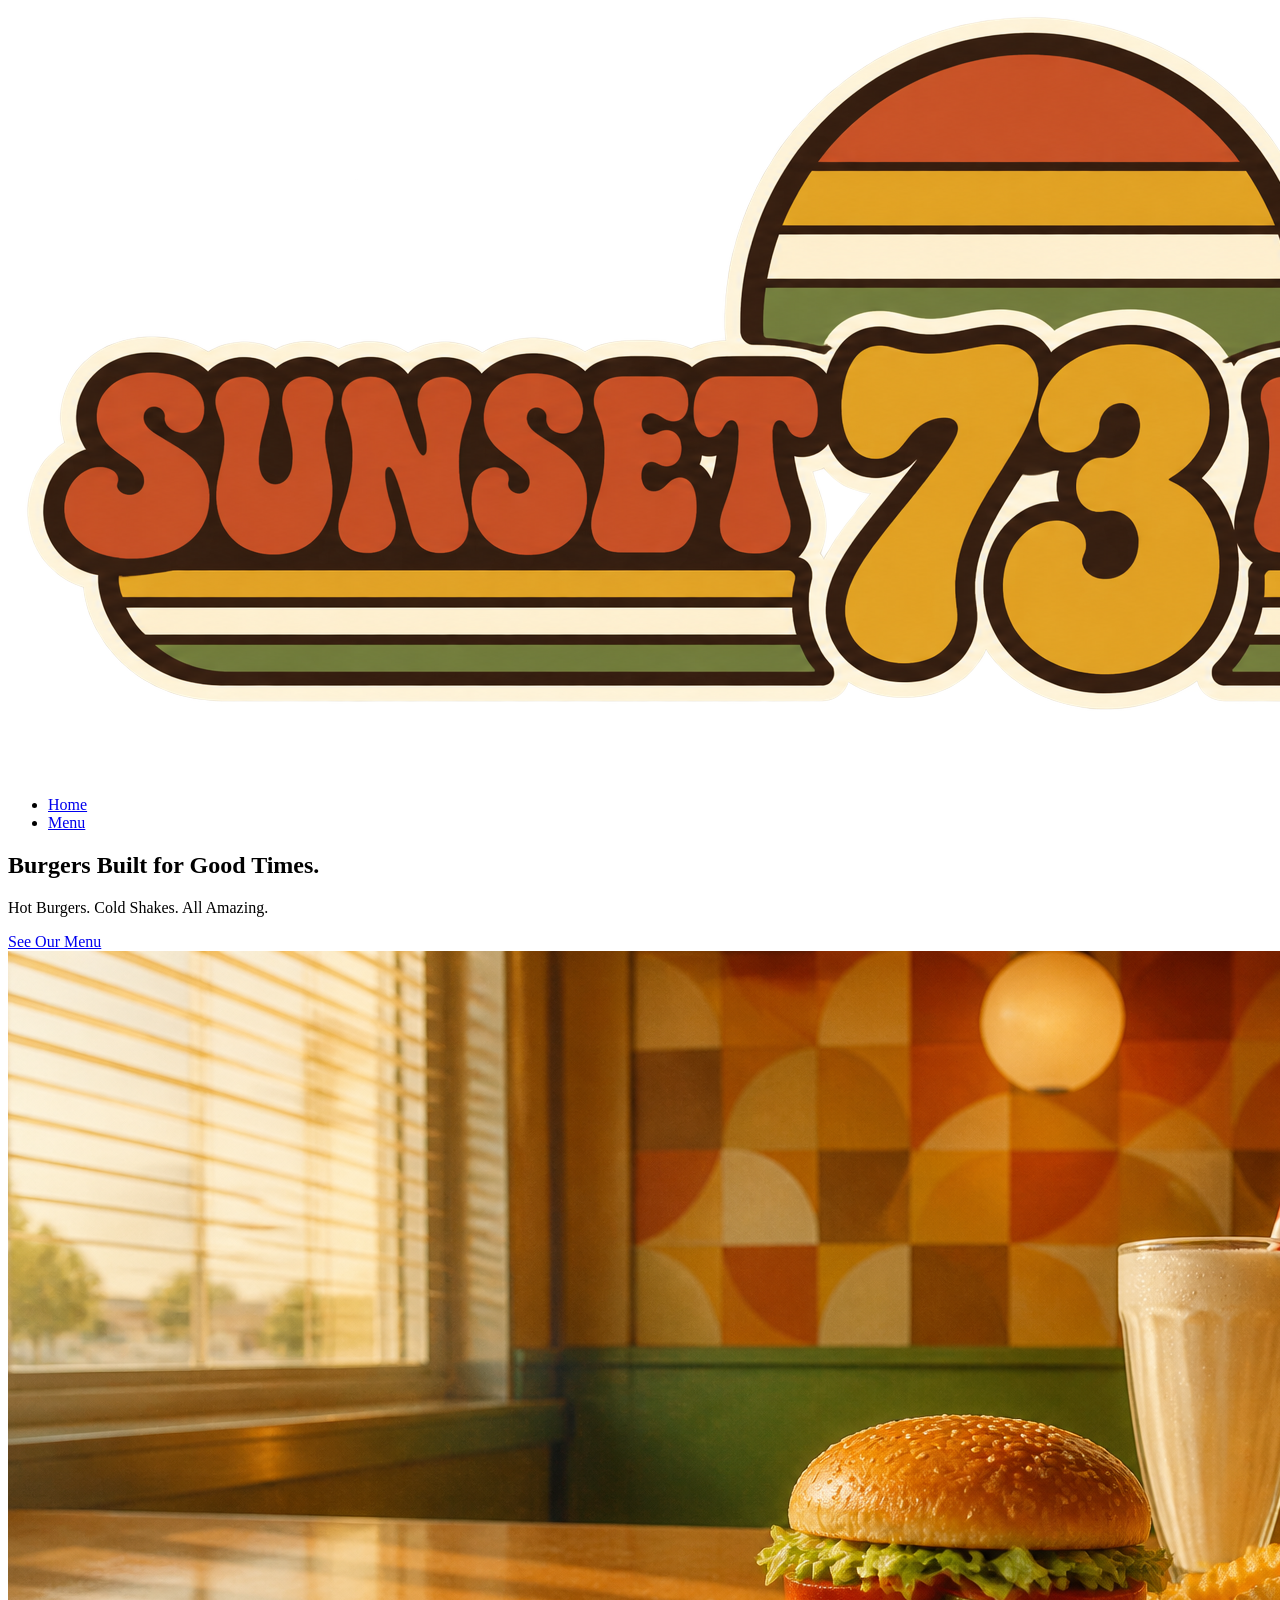
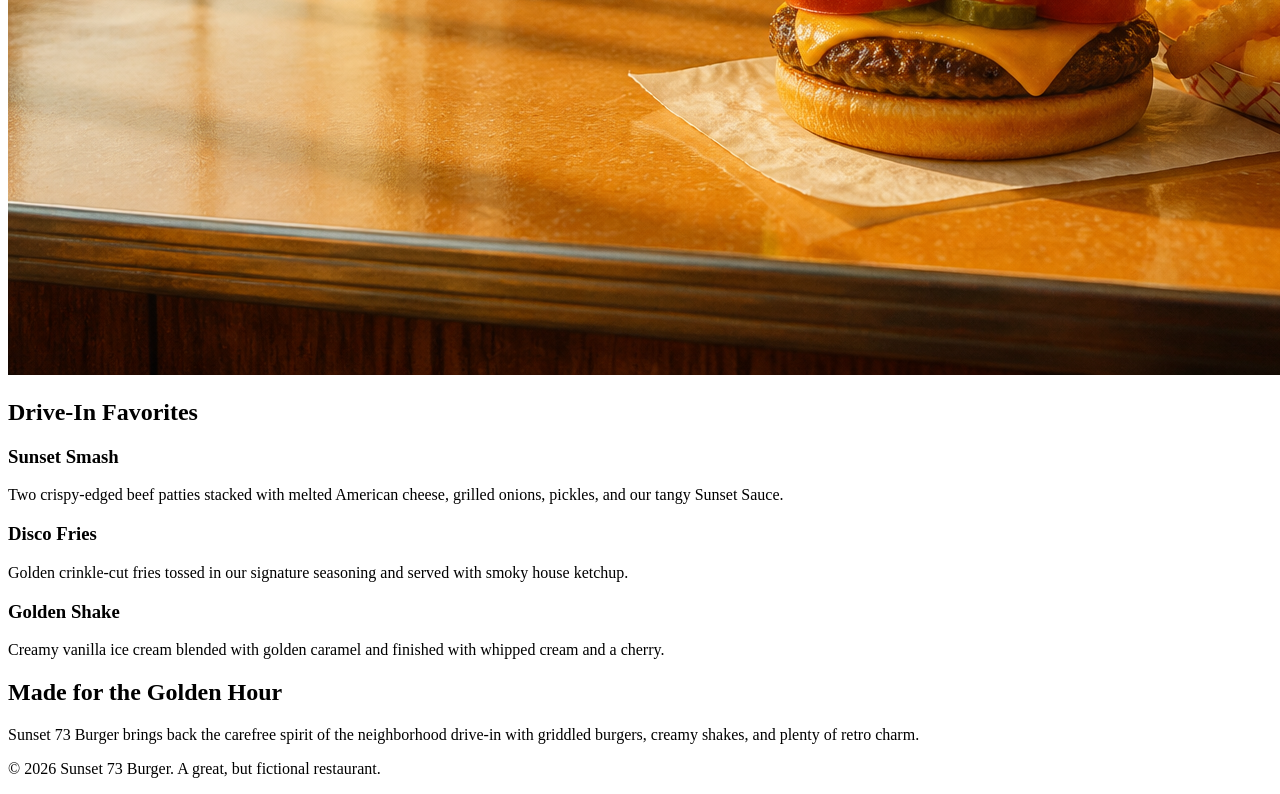
==== index.html @ 71fefc72 "Build semantic home page and add brand images" ====
<!DOCTYPE html>
<html lang="en">
<head>
    <meta charset="UTF-8">
    <meta name="viewport" content="width=device-width, initial-scale=1.0">
    <title>Sunset 73 Burger | Home</title>
    <link rel="stylesheet" href="css/style.css">
</head>
<body>
    <header>
        <a href="index.html"><img src="images/sunset-73-logo.png" class="logo" alt="Sunset 73 Burger"></a>
    
    <nav>
        <ul>
            <li><a href="index.html">Home</a></li>
            <li><a href="menu.html">Menu</a></li>
        </ul>
    </nav>
</header>
<main>
    <section class="hero">
        <h1>Burgers Built for Good Times.</h1>
        <p>Hot Burgers. Cold Shakes. All Amazing.</p>
        <a href="menu.html" class="button">See Our Menu</a>
        <img src="images/hero-burger.png" 
            class="hero-image"
            alt="Cheeseburger with fries and a vanilla milkshake on a retro diner counter.">
    </section>
    <section class="featured">
        <h2>Drive-In Favorites</h2>
        <div class="card-grid">
            <article class="menu-card">
                <h3>Sunset Smash</h3>
                <p>Two crispy-edged beef patties stacked with melted American cheese, grilled onions, pickles, and our tangy Sunset Sauce.</p>
            </article>
            <article class="menu-card">
                <h3>Disco Fries</h3>
                <p>Golden crinkle-cut fries tossed in our signature seasoning and served with smoky house ketchup.</p>
            </article>
            <article class="menu-card">
                <h3>Golden Shake</h3>
                <p>Creamy vanilla ice cream blended with golden caramel and finished with whipped cream and a cherry.</p>
            </article>
        </div>
    </section>
    <section class="about">
        <h2>Made for the Golden Hour</h2>
        <p>Sunset 73 Burger brings back the carefree spirit of the neighborhood drive-in with griddled burgers, creamy shakes, and plenty of retro charm.</p>
    </section>
</main>
    <footer>
        <p>&copy; 2026 Sunset 73 Burger. A great, but fictional restaurant.
        </p>
    </footer>
</body>
</html>
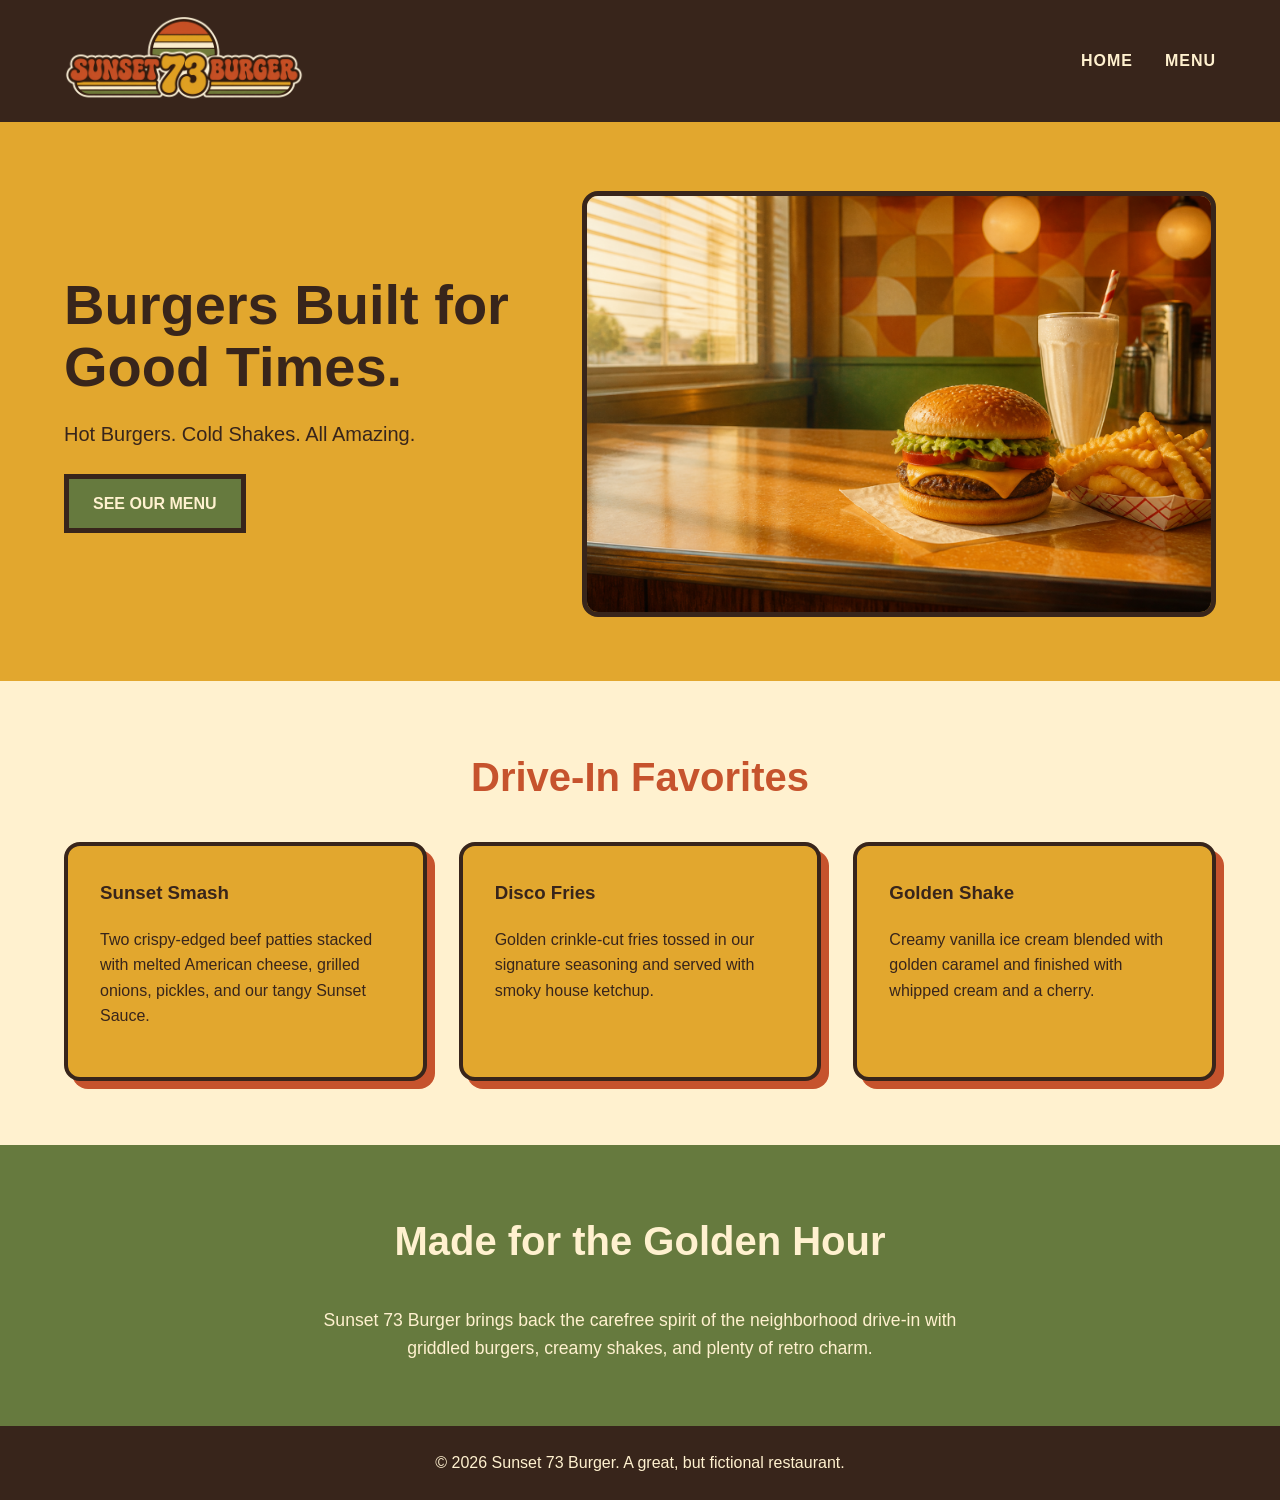
==== commit 8667e2ed: "Style responsive restaurant pages" ====
--- a/index.html
+++ b/index.html
@@ -1,56 +1,66 @@
 <!DOCTYPE html>
 <html lang="en">
+
 <head>
     <meta charset="UTF-8">
     <meta name="viewport" content="width=device-width, initial-scale=1.0">
     <title>Sunset 73 Burger | Home</title>
     <link rel="stylesheet" href="css/style.css">
 </head>
+
 <body>
     <header>
         <a href="index.html"><img src="images/sunset-73-logo.png" class="logo" alt="Sunset 73 Burger"></a>
-    
-    <nav>
-        <ul>
-            <li><a href="index.html">Home</a></li>
-            <li><a href="menu.html">Menu</a></li>
-        </ul>
-    </nav>
-</header>
-<main>
-    <section class="hero">
-        <h1>Burgers Built for Good Times.</h1>
-        <p>Hot Burgers. Cold Shakes. All Amazing.</p>
-        <a href="menu.html" class="button">See Our Menu</a>
-        <img src="images/hero-burger.png" 
-            class="hero-image"
-            alt="Cheeseburger with fries and a vanilla milkshake on a retro diner counter.">
-    </section>
-    <section class="featured">
-        <h2>Drive-In Favorites</h2>
-        <div class="card-grid">
-            <article class="menu-card">
-                <h3>Sunset Smash</h3>
-                <p>Two crispy-edged beef patties stacked with melted American cheese, grilled onions, pickles, and our tangy Sunset Sauce.</p>
-            </article>
-            <article class="menu-card">
-                <h3>Disco Fries</h3>
-                <p>Golden crinkle-cut fries tossed in our signature seasoning and served with smoky house ketchup.</p>
-            </article>
-            <article class="menu-card">
-                <h3>Golden Shake</h3>
-                <p>Creamy vanilla ice cream blended with golden caramel and finished with whipped cream and a cherry.</p>
-            </article>
-        </div>
-    </section>
-    <section class="about">
-        <h2>Made for the Golden Hour</h2>
-        <p>Sunset 73 Burger brings back the carefree spirit of the neighborhood drive-in with griddled burgers, creamy shakes, and plenty of retro charm.</p>
-    </section>
-</main>
+
+        <nav>
+            <ul>
+                <li><a href="index.html">Home</a></li>
+                <li><a href="menu.html">Menu</a></li>
+            </ul>
+        </nav>
+    </header>
+    <main>
+        <section class="hero">
+            <div class="hero-content">
+                <h1>Burgers Built for Good Times.</h1>
+                <p>Hot Burgers. Cold Shakes. All Amazing.</p>
+                <a href="menu.html" class="button">See Our Menu</a>
+            </div>
+
+            <img src="images/hero-burger.png" class="hero-image"
+                alt="Cheeseburger with fries and a vanilla milkshake on a retro diner counter.">
+        </section>
+
+        <section class="featured">
+            <h2>Drive-In Favorites</h2>
+            <div class="card-grid">
+                <article class="menu-card">
+                    <h3>Sunset Smash</h3>
+                    <p>Two crispy-edged beef patties stacked with melted American cheese, grilled onions, pickles, and
+                        our tangy Sunset Sauce.</p>
+                </article>
+                <article class="menu-card">
+                    <h3>Disco Fries</h3>
+                    <p>Golden crinkle-cut fries tossed in our signature seasoning and served with smoky house ketchup.
+                    </p>
+                </article>
+                <article class="menu-card">
+                    <h3>Golden Shake</h3>
+                    <p>Creamy vanilla ice cream blended with golden caramel and finished with whipped cream and a
+                        cherry.</p>
+                </article>
+            </div>
+        </section>
+        <section class="about">
+            <h2>Made for the Golden Hour</h2>
+            <p>Sunset 73 Burger brings back the carefree spirit of the neighborhood drive-in with griddled burgers,
+                creamy shakes, and plenty of retro charm.</p>
+        </section>
+    </main>
     <footer>
         <p>&copy; 2026 Sunset 73 Burger. A great, but fictional restaurant.
         </p>
     </footer>
 </body>
+
 </html>
--- a/css/style.css
+++ b/css/style.css
@@ -0,0 +1,206 @@
+* {
+    box-sizing: border-box;
+}
+:root {
+    --orange: #c6532d;
+    --mustard: #e2a72e;
+    --green: #667a3e;
+    --cream: #fff1cf;
+    --brown: #38251b;
+}
+body {
+    margin: 0;
+    background-color: var(--cream);
+    color: var(--brown);
+    font-family: "Trebuchet MS", Arial, sans-serif;
+    line-height: 1.6;
+}
+h1, h2, h3 {
+    font-family: "Arial Black", Arial, sans-serif;
+    margin-top: 0;
+}
+img {
+    max-width: 100%;
+    display: block;
+}
+a {
+    color: inherit;
+    text-decoration: none;
+}
+header {
+    display: flex;
+    justify-content: space-between;
+    align-items: center;
+    padding: 1rem 5%;
+    background-color: var(--brown);
+    border-bottom: 5px solid var(--mustard);
+}
+.logo {
+    width: 240px;
+    height: auto;
+}
+nav ul {
+    display: flex;
+    gap: 2rem;
+    list-style: none;
+    margin: 0;
+    padding: 0;
+}
+nav a {
+    color: var(--cream);
+    font-weight: bold;
+    text-transform: uppercase;
+    letter-spacing: 1px;
+}
+nav a:hover, nav a:focus {
+    color: var(--mustard);
+}
+.hero {
+    display: flex;
+    align-items: center;
+    gap: 3rem;
+    padding: 4rem 5%;
+    background-color: var(--mustard);
+}
+.hero-content {
+    flex: 1;
+}
+.hero h1 {
+    color: var(--brown);
+    font-size: 3.5rem;
+    line-height: 1.1;
+    margin-bottom: 1rem;
+}
+.hero p {
+    font-size: 1.25rem;
+    margin-bottom: 1.5rem;
+}
+.hero-image {
+    width: 55%;
+    border: 5px solid var(--brown);
+    border-radius: 1rem;   
+}
+.button {
+    display: inline-block;
+    background-color: var(--green);
+    color: var(--cream);
+    padding: 0.75rem 1.5rem;
+    border: 5px solid var(--brown);
+    text-transform: uppercase;
+    font-weight: bold;
+}
+.button:hover, .button:focus {
+    background-color: var(--brown);
+    color: var(--cream);
+}
+.featured {
+    padding: 4rem 5%;
+    text-align: center;
+}
+.featured h2 {
+    font-size: 2.5rem;
+    color: var(--orange);
+}
+.card-grid {
+    display: grid;
+    grid-template-columns: repeat(3, 1fr);
+    gap: 2rem;
+}
+.menu-card {
+    background-color: var(--mustard);
+    border: 4px solid var(--brown);
+    padding: 2rem;
+    border-radius: 1rem;
+    text-align: left;
+    box-shadow: 8px 8px 0 var(--orange);
+}
+.about {
+    padding: 4rem 5%;
+    background-color: var(--green);
+    color: var(--cream);
+    text-align: center;
+}
+.about h2 {
+    font-size: 2.5rem;
+    color: var(--cream);
+}
+.about p {
+    max-width: 700px;
+    margin: 0 auto;
+    font-size: 1.1rem;
+}
+footer {
+    background-color: var(--brown);
+    color: var(--cream);
+    text-align: center;
+    padding: 1.5rem 5%;
+}
+footer p {
+    margin: 0;
+}
+
+/* Menu Page Styles */
+.menu-intro {
+    background-color: var(--orange);
+    color: var(--cream);
+    text-align: center;
+    padding: 4rem 5%;
+}
+.menu-intro h1 {
+    font-size: 3.5rem;
+    margin-bottom: 1rem;
+    color: var(--cream);
+}
+.menu-category {
+    padding: 3rem 5%;
+}
+.menu-category h2 {
+    color: var(--orange);
+    font-size: 2.5rem;
+    margin-bottom: 2rem;
+    border-bottom: 5px solid var(--mustard);
+    padding-bottom: 0.5rem;
+}
+.menu-grid {
+    gap: 1.5rem;
+    display: grid;
+    grid-template-columns: repeat(3, 1fr);
+}
+.menu-item {
+    background-color: var(--mustard);
+    border: 4px solid var(--brown);
+    padding: 1.5rem;
+    border-radius: 1rem;
+    box-shadow: 6px 6px 0 var(--orange);
+}
+.price {
+    font-weight: bold;
+    color: var(--brown);
+    font-size: 1.25rem;
+    margin-bottom: 0;
+}
+@media (max-width: 768px) {
+    header {
+        flex-direction: column;
+        gap: 1rem;
+    }
+    .logo {
+        width: 200px;
+    }
+    nav ul {
+        gap: 1rem;
+    }
+    .hero {
+        flex-direction: column;
+        text-align: center;
+    }
+    .hero-image {
+        width: 100%;
+    }
+    .hero h1, .menu-intro h1 {
+        font-size: 2.5rem;
+    }
+    .card-grid, .menu-grid {
+        grid-template-columns: 1fr;
+    }
+}
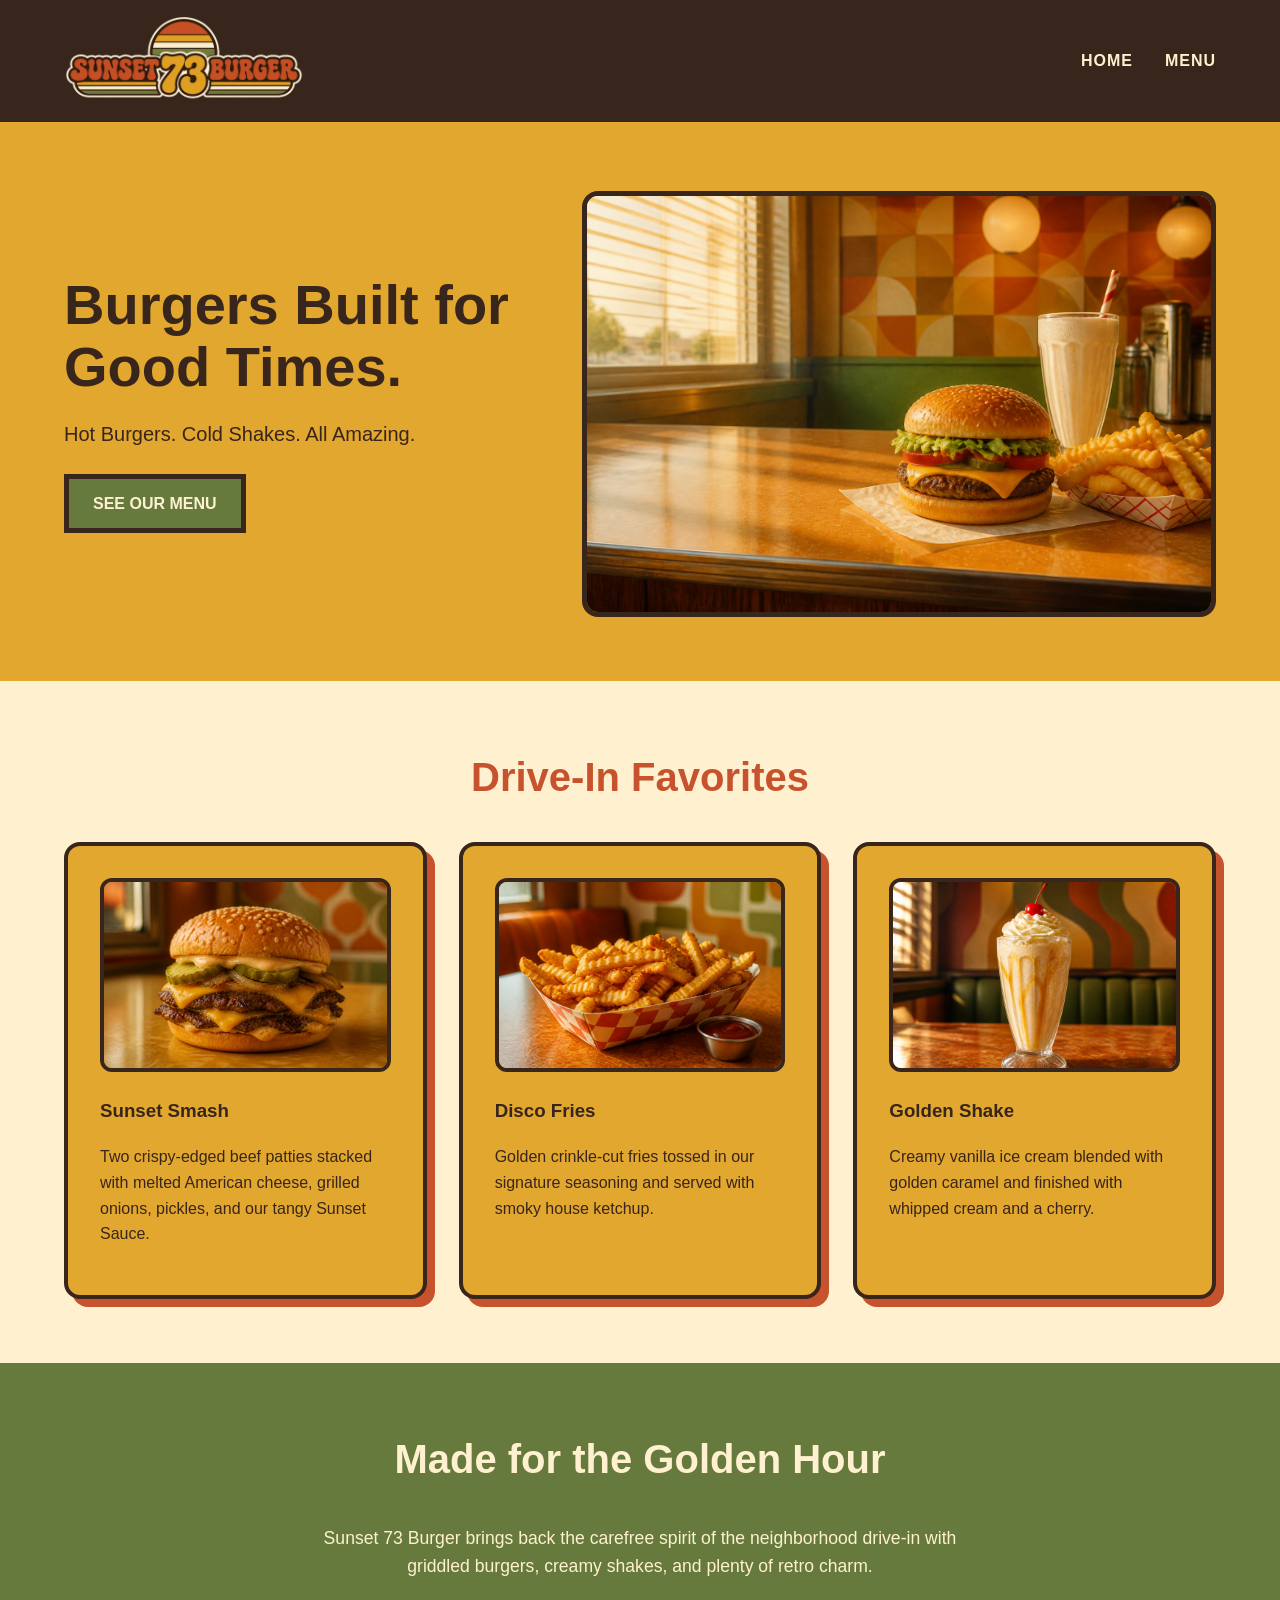
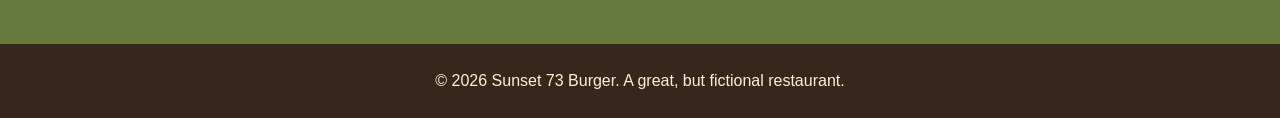
==== commit f06a8c35: "add featured food images and finalize layout" ====
--- a/index.html
+++ b/index.html
@@ -35,16 +35,22 @@
             <h2>Drive-In Favorites</h2>
             <div class="card-grid">
                 <article class="menu-card">
+                    <img src="images/sunset-smash.png" class="card-image"
+                        alt="Double cheeseburger with grilled onions, pickles, and Sunset Sauce.">
                     <h3>Sunset Smash</h3>
                     <p>Two crispy-edged beef patties stacked with melted American cheese, grilled onions, pickles, and
                         our tangy Sunset Sauce.</p>
                 </article>
                 <article class="menu-card">
+                    <img src="images/disco-fries.png" class="card-image"
+                        alt="Seasoned crinkle-cut fries in a retro diner basket with ketchup.">
                     <h3>Disco Fries</h3>
                     <p>Golden crinkle-cut fries tossed in our signature seasoning and served with smoky house ketchup.
                     </p>
                 </article>
                 <article class="menu-card">
+                    <img src="images/golden-shake.png" class="card-image"
+                        alt="Caramel vanilla milkshake topped with whipped cream and a cherry.">
                     <h3>Golden Shake</h3>
                     <p>Creamy vanilla ice cream blended with golden caramel and finished with whipped cream and a
                         cherry.</p>
--- a/css/style.css
+++ b/css/style.css
@@ -114,6 +114,14 @@
     text-align: left;
     box-shadow: 8px 8px 0 var(--orange);
 }
+.card-image {
+    width: 100%;
+    aspect-ratio: 3 / 2;
+    object-fit: cover;
+    border: 4px solid var(--brown);
+    border-radius: 0.75rem;
+    margin-bottom: 1.5rem;
+}
 .about {
     padding: 4rem 5%;
     background-color: var(--green);
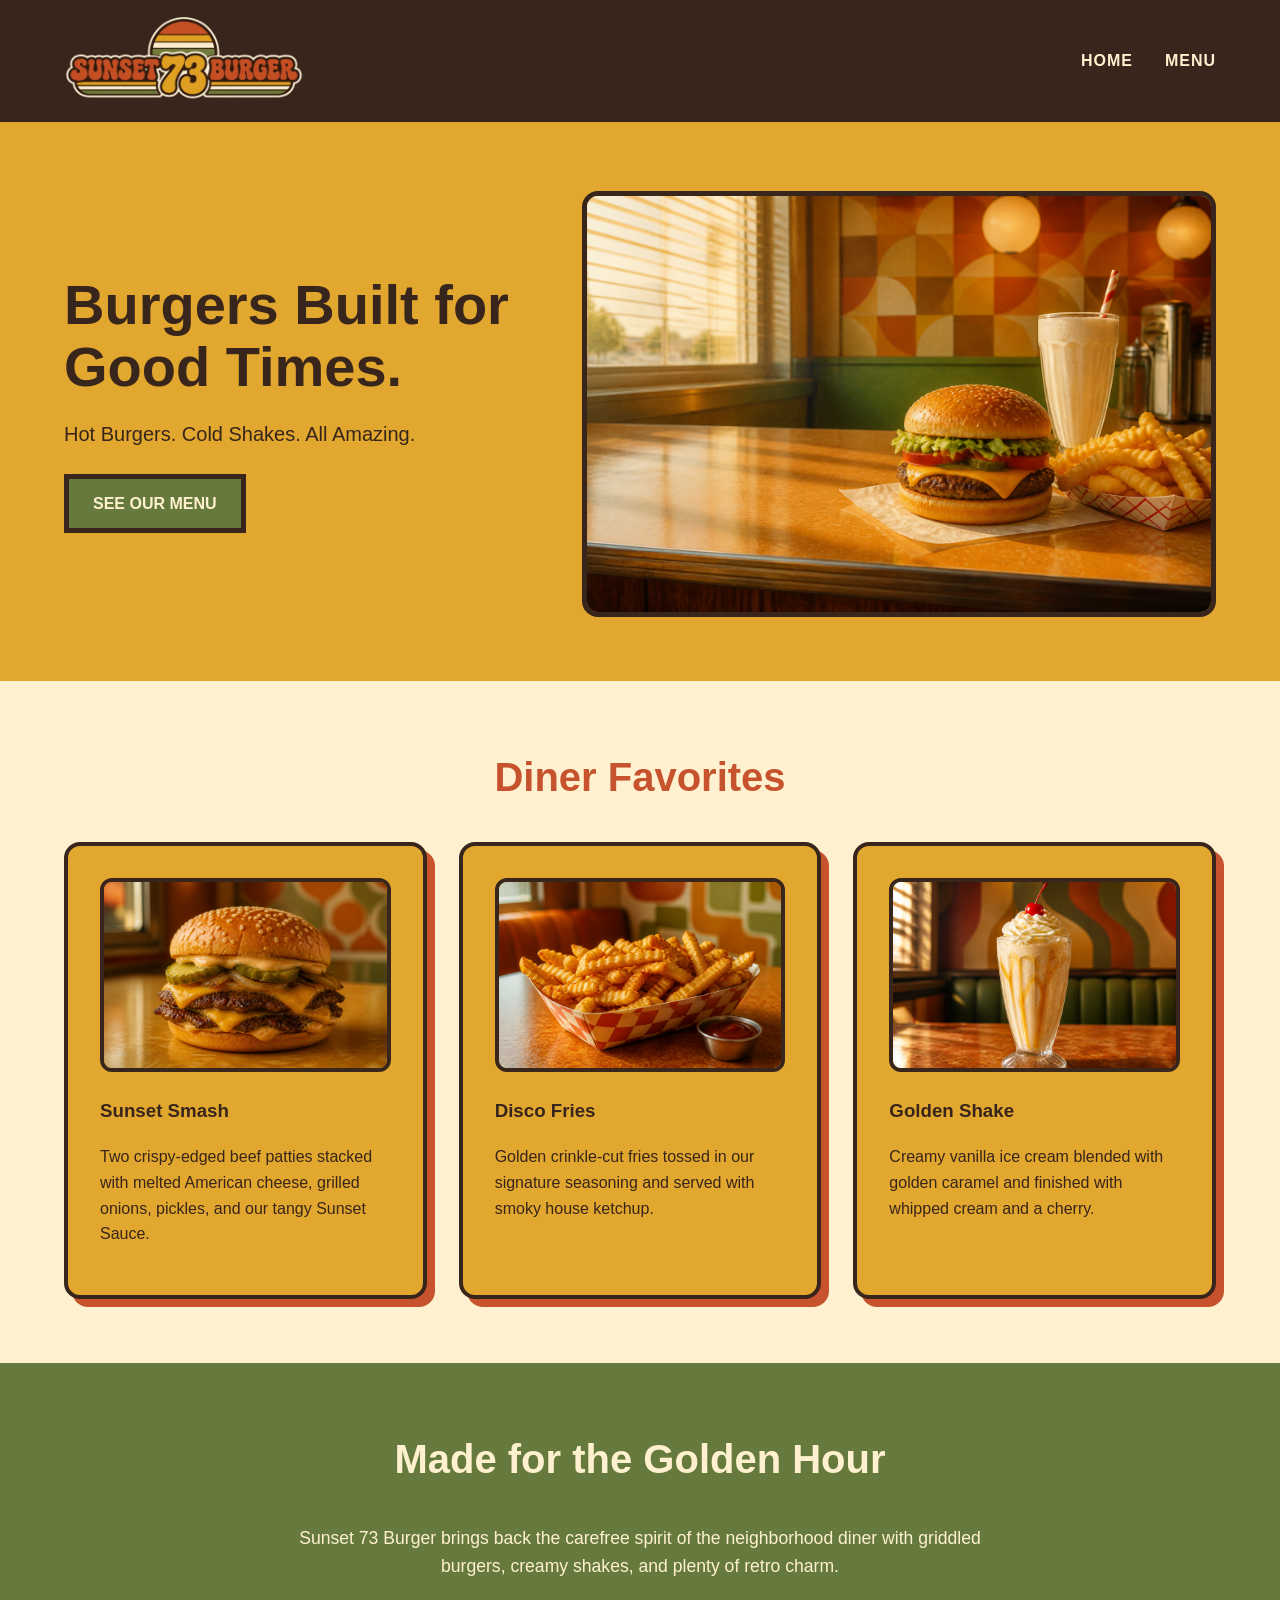
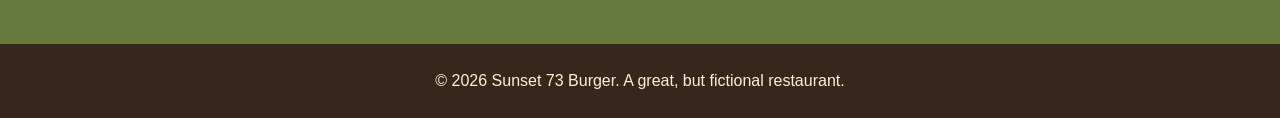
==== commit 7d2e0a24: "Document diner concept and update branding" ====
--- a/index.html
+++ b/index.html
@@ -32,7 +32,7 @@
         </section>
 
         <section class="featured">
-            <h2>Drive-In Favorites</h2>
+            <h2>Diner Favorites</h2>
             <div class="card-grid">
                 <article class="menu-card">
                     <img src="images/sunset-smash.png" class="card-image"
@@ -59,7 +59,7 @@
         </section>
         <section class="about">
             <h2>Made for the Golden Hour</h2>
-            <p>Sunset 73 Burger brings back the carefree spirit of the neighborhood drive-in with griddled burgers,
+            <p>Sunset 73 Burger brings back the carefree spirit of the neighborhood diner with griddled burgers,
                 creamy shakes, and plenty of retro charm.</p>
         </section>
     </main>
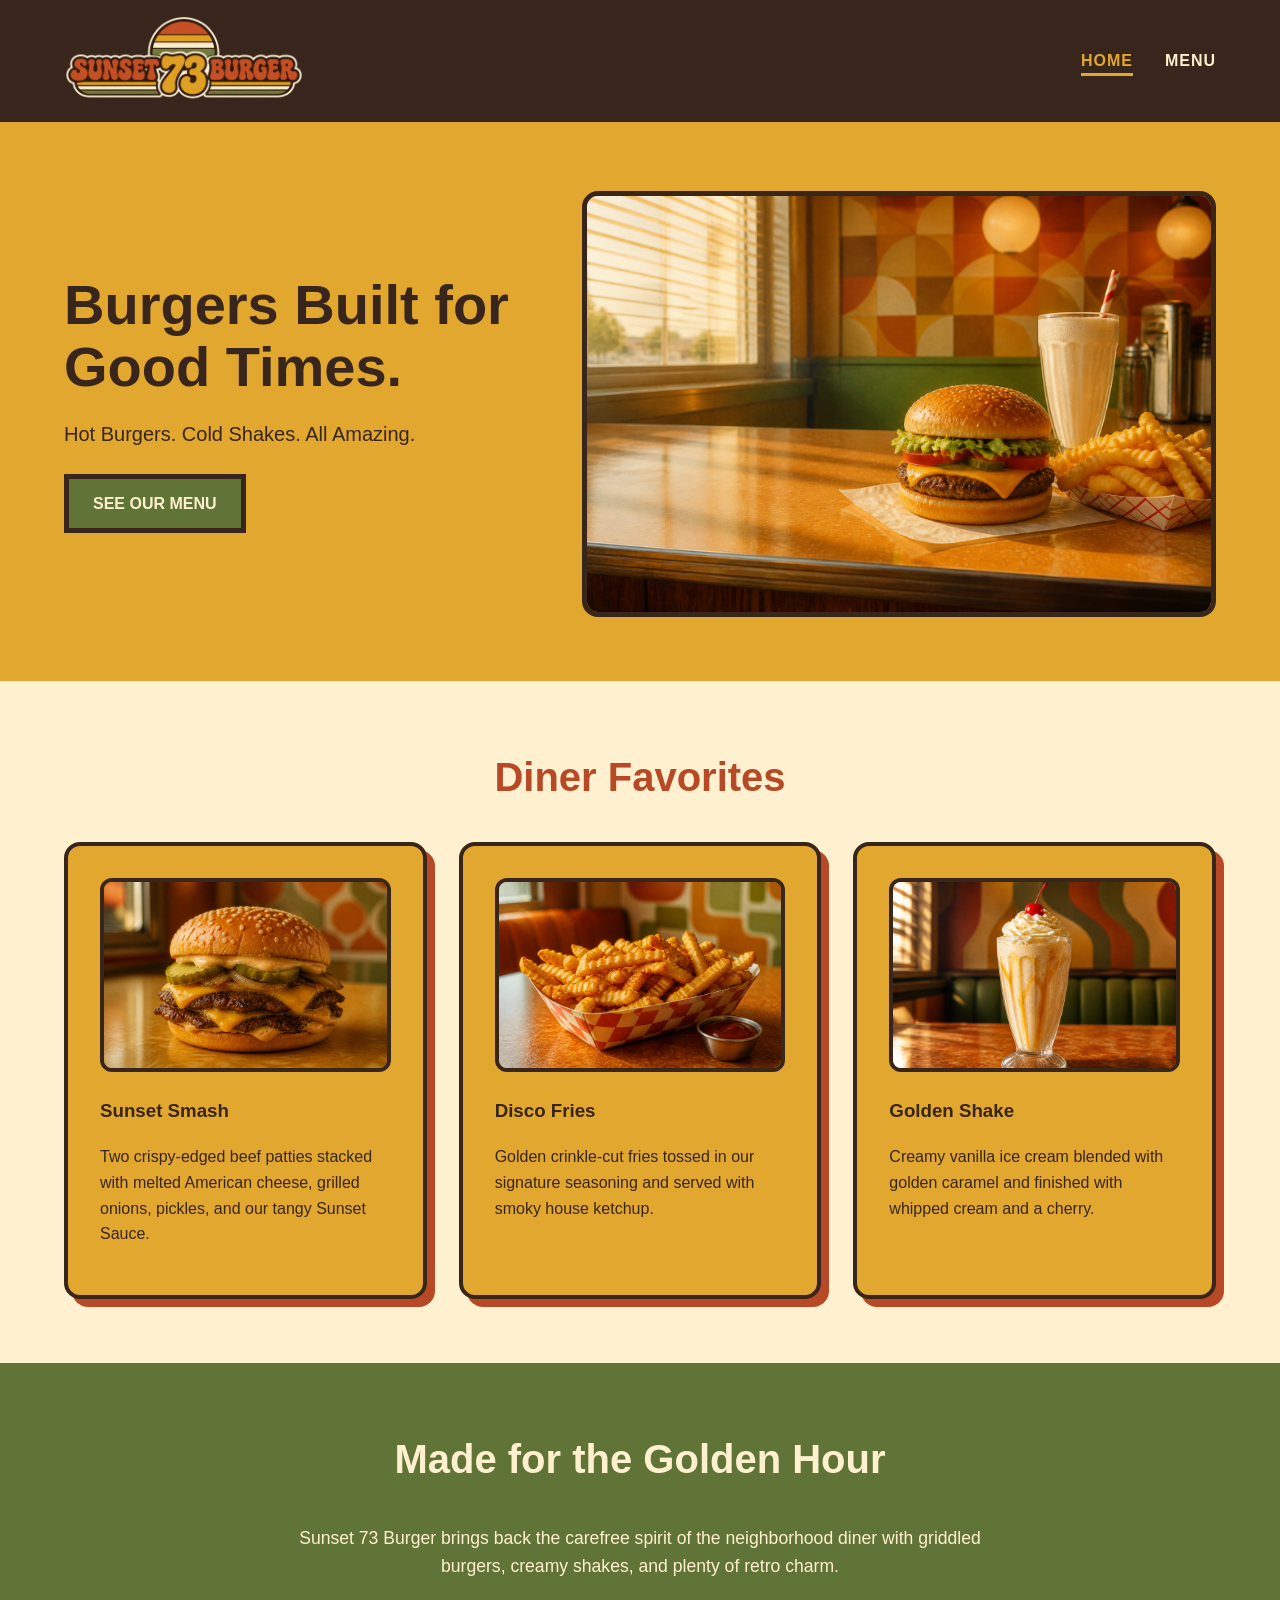
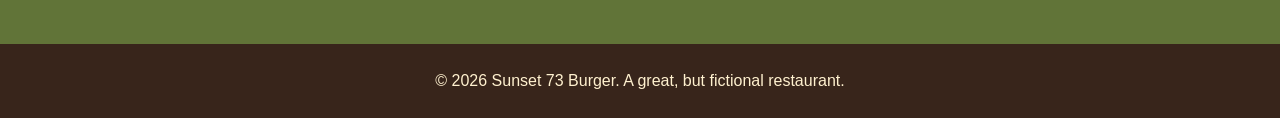
==== commit 98210781: "add aria-labels and accessibility features" ====
--- a/index.html
+++ b/index.html
@@ -9,17 +9,20 @@
 </head>
 
 <body>
+    <a class="skip-link" href="#main-content">Skip to main content</a>
+
     <header>
-        <a href="index.html"><img src="images/sunset-73-logo.png" class="logo" alt="Sunset 73 Burger"></a>
+        <a href="index.html" aria-label="Sunset 73 Burger home"><img src="images/sunset-73-logo.png" class="logo"
+                alt="Sunset 73 Burger logo"></a>
 
-        <nav>
+        <nav aria-label="Main navigation">
             <ul>
-                <li><a href="index.html">Home</a></li>
+                <li><a href="index.html" aria-current="page">Home</a></li>
                 <li><a href="menu.html">Menu</a></li>
             </ul>
         </nav>
     </header>
-    <main>
+    <main id="main-content" tabindex="-1">
         <section class="hero">
             <div class="hero-content">
                 <h1>Burgers Built for Good Times.</h1>
@@ -69,4 +72,4 @@
     </footer>
 </body>
 
-</html>+</html>
--- a/css/style.css
+++ b/css/style.css
@@ -2,9 +2,9 @@
     box-sizing: border-box;
 }
 :root {
-    --orange: #c6532d;
+    --orange: #b84927;
     --mustard: #e2a72e;
-    --green: #667a3e;
+    --green: #617438;
     --cream: #fff1cf;
     --brown: #38251b;
 }
@@ -26,6 +26,25 @@
 a {
     color: inherit;
     text-decoration: none;
+}
+.skip-link {
+    position: absolute;
+    top: -5rem;
+    left: 1rem;
+    z-index: 1000;
+    background-color: var(--cream);
+    color: var(--brown);
+    padding: 0.75rem 1rem;
+    border: 3px solid var(--mustard);
+    font-weight: bold;
+}
+.skip-link:focus {
+    top: 1rem;
+}
+a:focus-visible {
+    outline: 3px solid var(--cream);
+    outline-offset: 3px;
+    box-shadow: 0 0 0 6px var(--brown);
 }
 header {
     display: flex;
@@ -55,6 +74,11 @@
 nav a:hover, nav a:focus {
     color: var(--mustard);
 }
+nav a[aria-current="page"] {
+    color: var(--mustard);
+    border-bottom: 3px solid var(--mustard);
+    padding-bottom: 0.25rem;
+}
 .hero {
     display: flex;
     align-items: center;
@@ -211,4 +235,4 @@
     .card-grid, .menu-grid {
         grid-template-columns: 1fr;
     }
-}+}
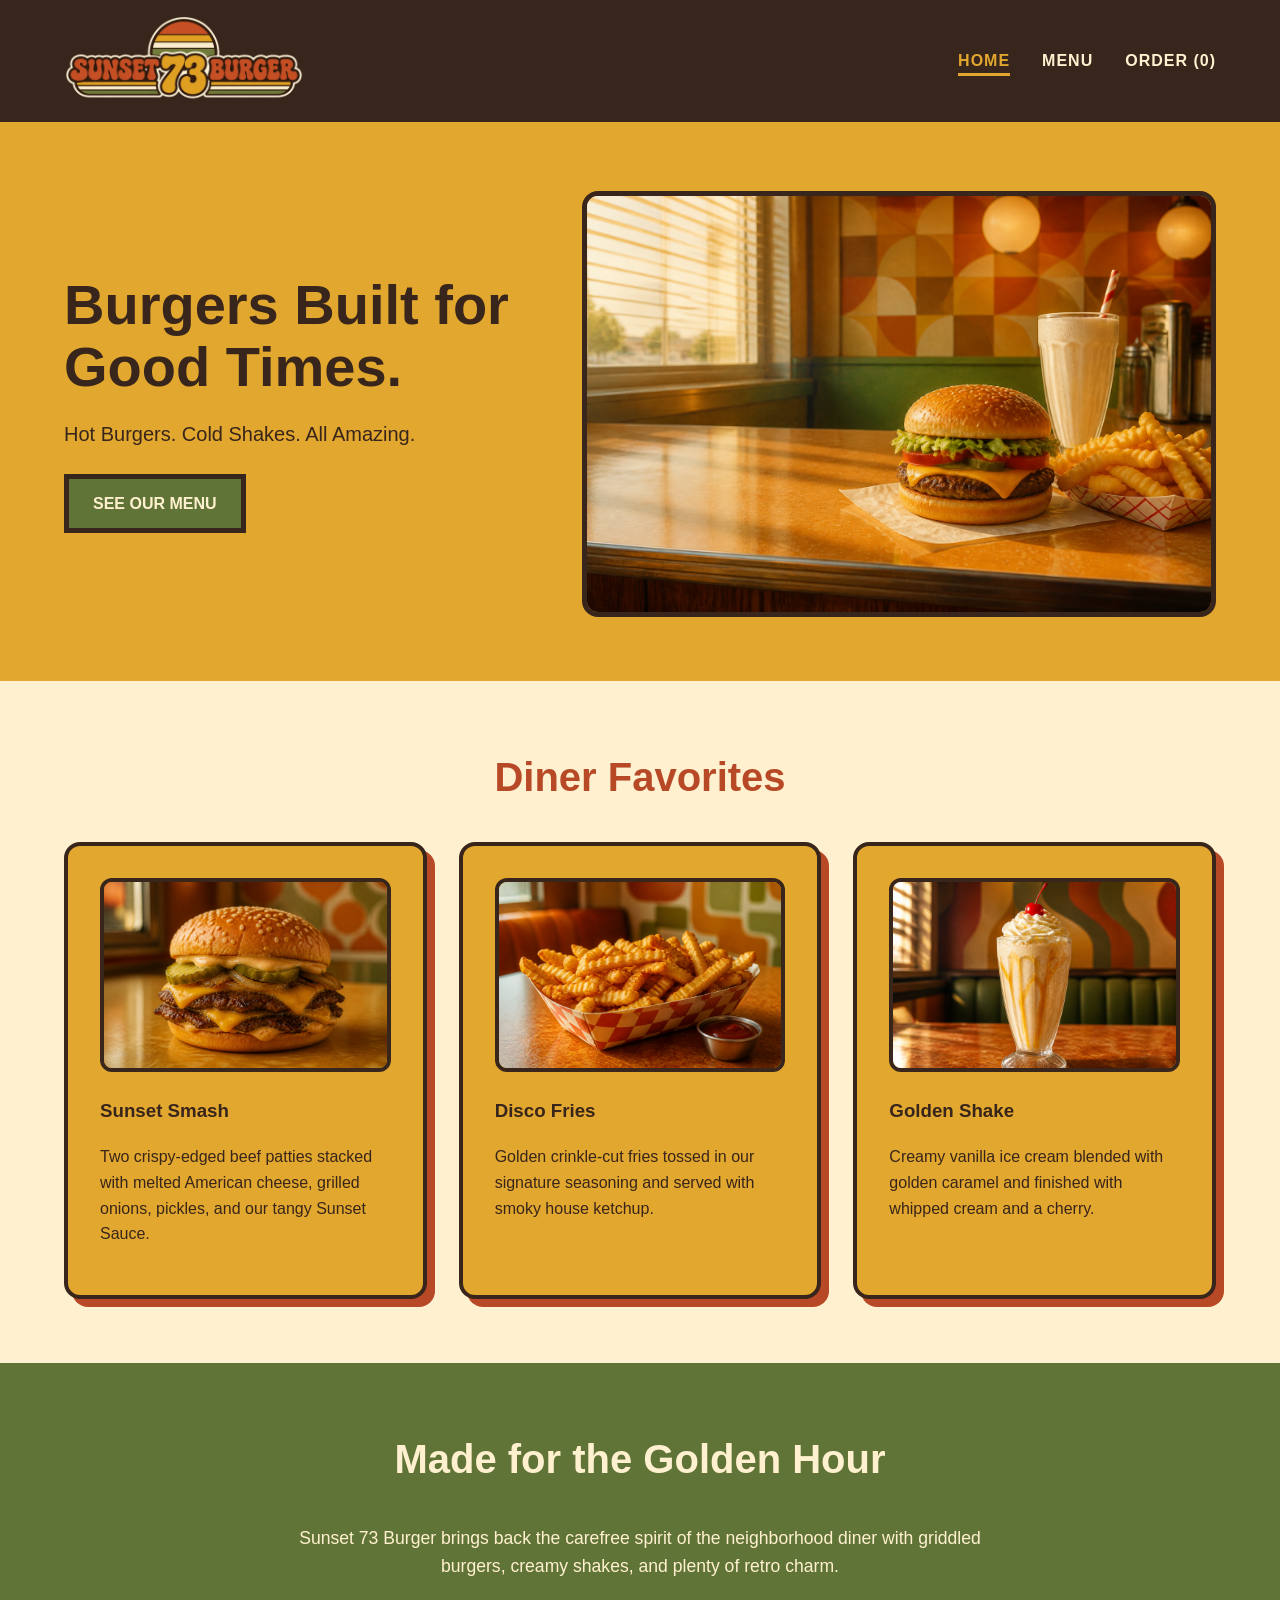
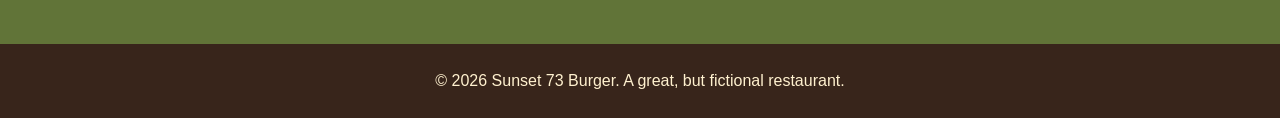
==== commit 1c10cd32: "built interactive order cart" ====
--- a/index.html
+++ b/index.html
@@ -19,6 +19,7 @@
             <ul>
                 <li><a href="index.html" aria-current="page">Home</a></li>
                 <li><a href="menu.html">Menu</a></li>
+                <li><a href="order.html">Order (<span class="cart-count">0</span>)</a></li>
             </ul>
         </nav>
     </header>
@@ -70,6 +71,7 @@
         <p>&copy; 2026 Sunset 73 Burger. A great, but fictional restaurant.
         </p>
     </footer>
+    <script src="js/app.js"></script>
 </body>
 
 </html>
--- a/css/style.css
+++ b/css/style.css
@@ -183,6 +183,33 @@
     margin-bottom: 1rem;
     color: var(--cream);
 }
+.menu-filters {
+    display: flex;
+    justify-content: center;
+    flex-wrap: wrap;
+    gap: 1rem;
+    padding: 2rem 5% 0;
+}
+.filter-button {
+    background-color: var(--cream);
+    color: var(--brown);
+    border: 3px solid var(--brown);
+    border-radius: 2rem;
+    padding: 0.75rem 1.25rem;
+    font: inherit;
+    font-weight: bold;
+    text-transform: uppercase;
+    cursor: pointer;
+    box-shadow: 4px 4px 0 var(--orange);
+}
+.filter-button:hover, .filter-button.active {
+    background-color: var(--green);
+    color: var(--cream);
+}
+.filter-button:focus-visible {
+    outline: 3px solid var(--brown);
+    outline-offset: 3px;
+}
 .menu-category {
     padding: 3rem 5%;
 }
@@ -205,11 +232,180 @@
     border-radius: 1rem;
     box-shadow: 6px 6px 0 var(--orange);
 }
+.menu-item-image {
+    width: 100%;
+    height: auto;
+    border: 4px solid var(--brown);
+    border-radius: 0.75rem;
+    margin-bottom: 1.25rem;
+}
 .price {
     font-weight: bold;
     color: var(--brown);
     font-size: 1.25rem;
     margin-bottom: 0;
+}
+.add-to-order {
+    width: 100%;
+    margin-top: 1rem;
+    padding: 0.75rem 1rem;
+    background-color: var(--brown);
+    color: var(--cream);
+    border: 3px solid var(--brown);
+    border-radius: 0.5rem;
+    font: inherit;
+    font-weight: bold;
+    text-transform: uppercase;
+    cursor: pointer;
+}
+.add-to-order:hover {
+    background-color: var(--green);
+}
+.add-to-order:focus-visible {
+    outline: 3px solid var(--cream);
+    outline-offset: 2px;
+    box-shadow: 0 0 0 5px var(--brown);
+}
+
+/* Order Page Styles */
+.order-section {
+    max-width: 900px;
+    margin: 0 auto;
+    padding: 3rem 5% 4rem;
+}
+.order-section h2 {
+    color: var(--orange);
+    font-size: 2.5rem;
+    border-bottom: 5px solid var(--mustard);
+    padding-bottom: 0.5rem;
+}
+#cart-items {
+    display: grid;
+    margin-bottom: 2rem;
+}
+.cart-item {
+    display: flex;
+    justify-content: space-between;
+    align-items: center;
+    gap: 1.5rem;
+    background-color: var(--mustard);
+    border: 4px solid var(--brown);
+    border-radius: 1rem;
+    padding: 1.5rem;
+    max-height: 1000px;
+    margin-bottom: 1.5rem;
+    box-shadow: 6px 6px 0 var(--orange);
+}
+.cart-item-info {
+    flex: 1;
+}
+.cart-item-image {
+    width: 200px;
+    height: auto;
+    border: 4px solid var(--brown);
+    border-radius: 0.75rem;
+}
+.cart-item h3 {
+    margin-bottom: 0.5rem;
+}
+.cart-item p {
+    margin-top: 0;
+    font-size: 1.25rem;
+    font-weight: bold;
+}
+.quantity-controls {
+    display: flex;
+    align-items: center;
+    gap: 0.75rem;
+    margin-bottom: 1rem;
+}
+.quantity-controls span {
+    min-width: 7rem;
+    text-align: center;
+    font-weight: bold;
+}
+.quantity-controls button {
+    width: 2.75rem;
+    height: 2.75rem;
+    background-color: var(--cream);
+    color: var(--brown);
+    border: 3px solid var(--brown);
+    border-radius: 50%;
+    font: inherit;
+    font-size: 1.25rem;
+    font-weight: bold;
+    cursor: pointer;
+}
+.quantity-controls button:hover {
+    background-color: var(--green);
+    color: var(--cream);
+}
+.remove-item {
+    padding: 0.6rem 1rem;
+    background-color: var(--orange);
+    color: var(--cream);
+    border: 3px solid var(--brown);
+    border-radius: 0.5rem;
+    font: inherit;
+    font-weight: bold;
+    cursor: pointer;
+}
+.remove-item:hover {
+    background-color: var(--brown);
+}
+.quantity-controls button:focus-visible, .remove-item:focus-visible {
+    outline: 3px solid var(--cream);
+    outline-offset: 2px;
+    box-shadow: 0 0 0 5px var(--brown);
+}
+.cart-item.removing {
+    animation: slide-and-collapse 0.35s ease-in-out forwards;
+    overflow: hidden;
+    pointer-events: none;
+}
+@keyframes slide-and-collapse {
+    0% {
+        opacity: 1;
+        transform: scale(1);
+        max-height: 1000px;
+        margin-bottom: 1.5rem;
+    }
+    100% {
+        opacity: 0;
+        transform: translateY(-1rem) scale(0.95);
+        max-height: 0;
+        margin-bottom: 0;
+        padding-top: 0;
+        padding-bottom: 0;
+        border-width: 0;
+    }
+}
+.order-totals {
+    margin-bottom: 2rem;
+    padding: 1.5rem;
+    background-color: var(--brown);
+    color: var(--cream);
+    border: 5px solid var(--mustard);
+    border-radius: 1rem;
+}
+.order-totals h3 {
+    color: var(--mustard);
+    font-size: 1.75rem;
+}
+.order-totals p {
+    display: flex;
+    justify-content: space-between;
+    gap: 2rem;
+}
+.order-totals .grand-total {
+    border-top: 3px solid var(--mustard);
+    padding-top: 1rem;
+    font-size: 1.35rem;
+}
+@media (prefers-reduced-motion: reduce) {
+    .cart-item.removing {
+        animation: none;
+    }
 }
 @media (max-width: 768px) {
     header {
@@ -235,4 +431,11 @@
     .card-grid, .menu-grid {
         grid-template-columns: 1fr;
     }
-}
+    .cart-item {
+        flex-direction: column;
+        align-items: stretch;
+    }
+    .cart-item-image {
+        width: 100%;
+    }
+}
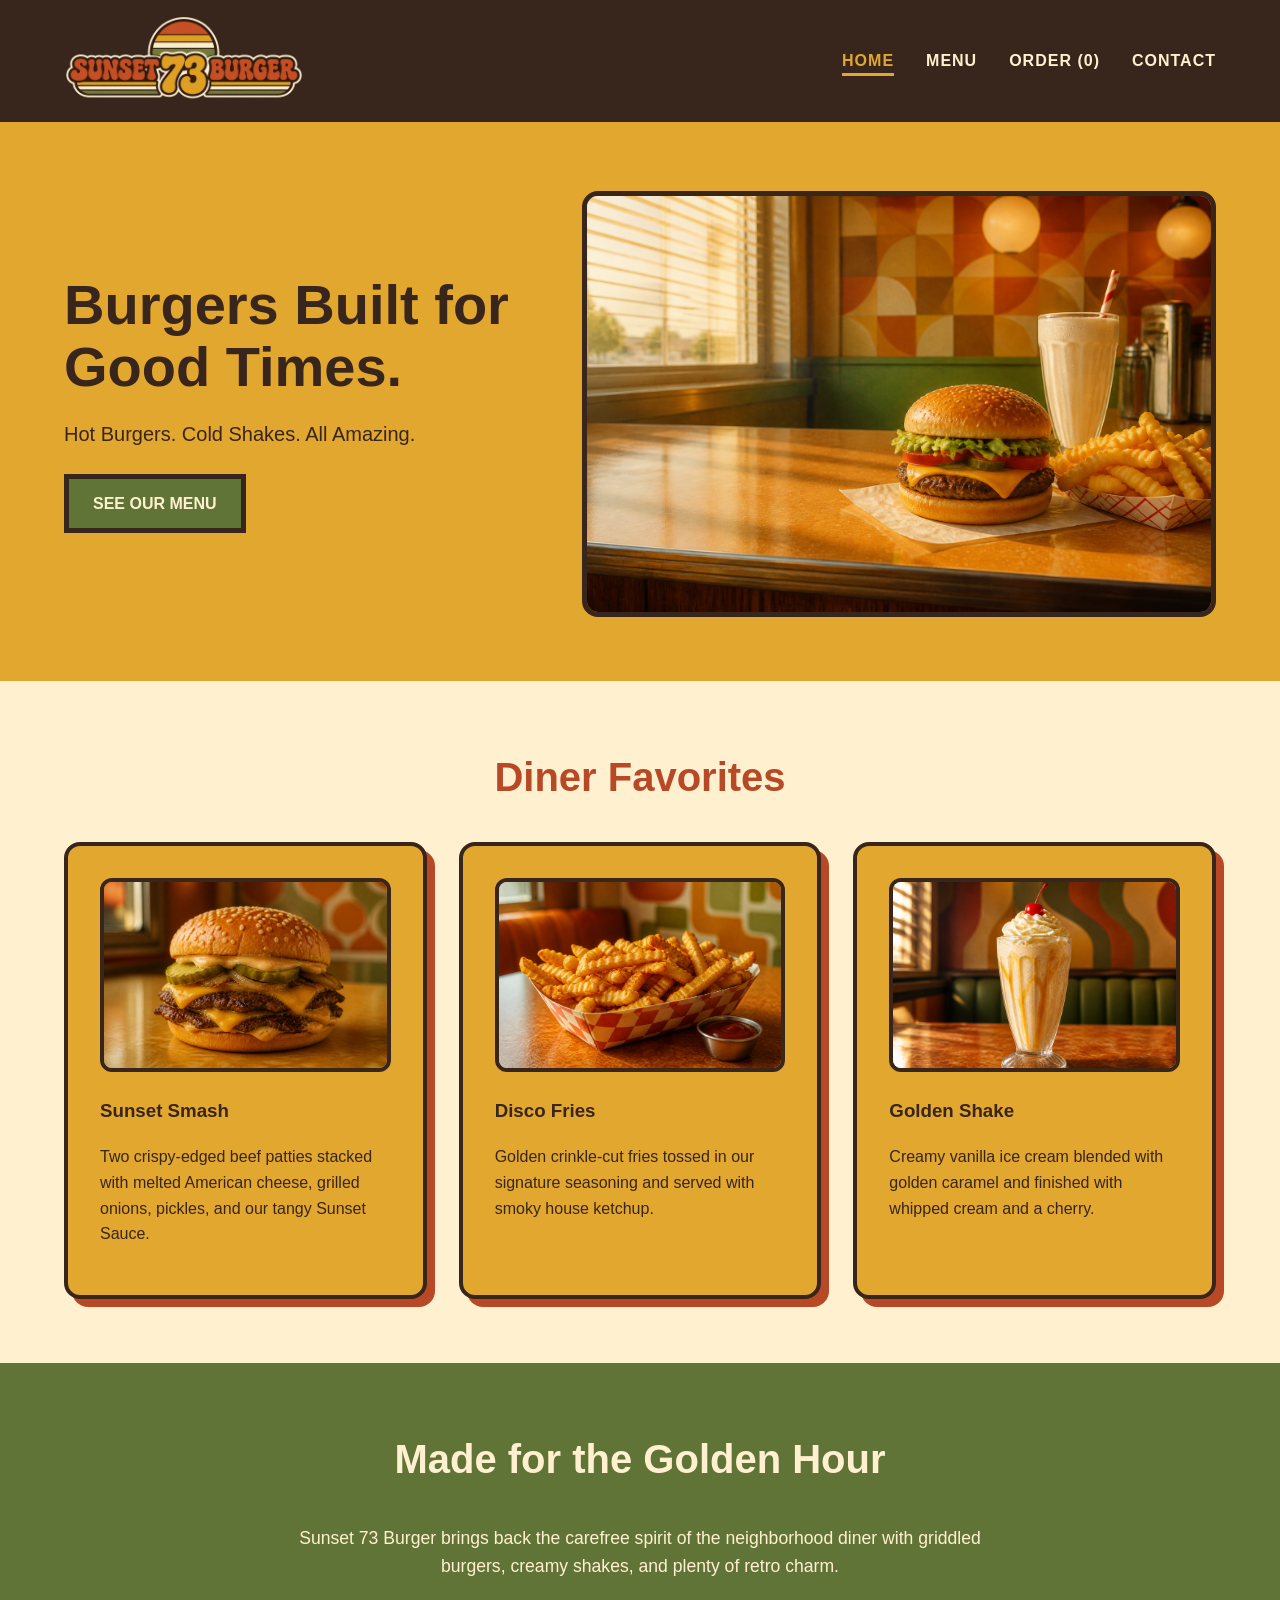
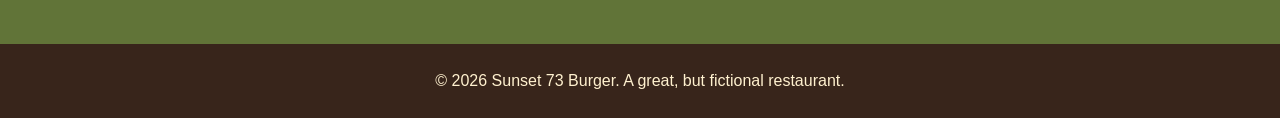
==== commit 8bb61b61: "add contact requests and imporve checkout styling" ====
--- a/index.html
+++ b/index.html
@@ -20,6 +20,7 @@
                 <li><a href="index.html" aria-current="page">Home</a></li>
                 <li><a href="menu.html">Menu</a></li>
                 <li><a href="order.html">Order (<span class="cart-count">0</span>)</a></li>
+                <li><a href="contact.html">Contact</a></li>
             </ul>
         </nav>
     </header>
--- a/css/style.css
+++ b/css/style.css
@@ -60,6 +60,8 @@
 }
 nav ul {
     display: flex;
+    flex-wrap: wrap;
+    justify-content: center;
     gap: 2rem;
     list-style: none;
     margin: 0;
@@ -116,6 +118,19 @@
 .button:hover, .button:focus {
     background-color: var(--brown);
     color: var(--cream);
+}
+button, .button {
+    transition: filter 0.1s ease, transform 0.1s ease;
+}
+button:active, .button:active {
+    filter: brightness(0.8);
+    transform: translateY(2px);
+}
+button:disabled {
+    opacity: 0.55;
+    cursor: not-allowed;
+    filter: none;
+    transform: none;
 }
 .featured {
     padding: 4rem 5%;
@@ -402,9 +417,178 @@
     padding-top: 1rem;
     font-size: 1.35rem;
 }
+.order-actions {
+    display: flex;
+    flex-wrap: wrap;
+    gap: 1rem;
+}
+#clear-order {
+    padding: 0.75rem 1.5rem;
+    background-color: var(--orange);
+    color: var(--cream);
+    border: 5px solid var(--brown);
+    font: inherit;
+    font-weight: bold;
+    text-transform: uppercase;
+    cursor: pointer;
+}
+#clear-order:hover {
+    background-color: var(--brown);
+}
+#clear-order:focus-visible {
+    outline: 3px solid var(--cream);
+    outline-offset: 2px;
+    box-shadow: 0 0 0 5px var(--brown);
+}
+.pickup-estimate {
+    margin-bottom: 1.5rem;
+    padding: 1rem 1.25rem;
+    background-color: var(--mustard);
+    color: var(--brown);
+    border: 4px solid var(--brown);
+    border-radius: 0.75rem;
+}
+.pickup-estimate h3, .pickup-estimate p {
+    margin: 0;
+}
+.pickup-estimate.large-order {
+    background-color: var(--orange);
+    color: var(--cream);
+}
+
+/* Checkout and Contact Form Styles */
+.checkout-section, .contact-section {
+    max-width: 850px;
+    margin: 0 auto;
+    padding: 3rem 5% 4rem;
+}
+.checkout-section h2, .contact-section h2 {
+    color: var(--orange);
+    font-size: 2.5rem;
+    border-bottom: 5px solid var(--mustard);
+    padding-bottom: 0.5rem;
+}
+.contact-details {
+    margin-bottom: 2rem;
+}
+.contact-details p:last-child, .demo-notice {
+    padding: 1rem;
+    background-color: var(--mustard);
+    border-left: 6px solid var(--orange);
+}
+#checkout-form, #contact-form {
+    padding: 2rem;
+    background-color: var(--mustard);
+    border: 4px solid var(--brown);
+    border-radius: 1rem;
+    box-shadow: 7px 7px 0 var(--orange);
+}
+.form-group {
+    margin-bottom: 1.5rem;
+}
+.form-group label {
+    display: block;
+    margin-bottom: 0.35rem;
+    font-weight: bold;
+}
+.form-group label span {
+    font-weight: normal;
+}
+.form-group input, .form-group select, .form-group textarea {
+    width: 100%;
+    padding: 0.8rem;
+    background-color: #fffaf0;
+    color: var(--brown);
+    border: 3px solid var(--brown);
+    border-radius: 0.4rem;
+    font: inherit;
+}
+.form-group textarea {
+    resize: vertical;
+}
+.form-group input:focus-visible, .form-group select:focus-visible, .form-group textarea:focus-visible {
+    outline: 3px solid var(--orange);
+    outline-offset: 2px;
+}
+.contact-submit, .checkout-button {
+    padding: 0.75rem 1.5rem;
+    background-color: var(--green);
+    color: var(--cream);
+    border: 5px solid var(--brown);
+    font: inherit;
+    font-weight: bold;
+    text-transform: uppercase;
+    cursor: pointer;
+}
+.contact-submit:hover, .checkout-button:hover {
+    background-color: var(--brown);
+}
+.contact-submit:focus-visible, .checkout-button:focus-visible {
+    outline: 3px solid var(--cream);
+    outline-offset: 2px;
+    box-shadow: 0 0 0 5px var(--brown);
+}
+.form-status {
+    min-height: 1.6rem;
+    margin-bottom: 0;
+    font-weight: bold;
+}
+.payment-card {
+    margin: 0;
+    padding: 1.25rem;
+    background-color: var(--cream);
+    border: 4px solid var(--brown);
+    border-radius: 0.75rem;
+}
+.payment-card-heading {
+    margin-bottom: 1rem;
+    padding-bottom: 0.5rem;
+    color: var(--brown);
+    border-bottom: 4px solid var(--mustard);
+    font-size: 1.35rem;
+}
+.payment-details {
+    display: flex;
+    align-items: center;
+    gap: 1rem;
+}
+.payment-icon {
+    display: grid;
+    flex: 0 0 3.25rem;
+    width: 3.25rem;
+    height: 3.25rem;
+    place-items: center;
+    background-color: var(--green);
+    color: var(--cream);
+    border: 3px solid var(--brown);
+    border-radius: 50%;
+    font-family: "Arial Black", Arial, sans-serif;
+    font-size: 1.5rem;
+}
+.payment-details .payment-name {
+    margin-bottom: 0.2rem;
+    color: var(--orange);
+    font-family: "Arial Black", Arial, sans-serif;
+    font-size: 1.35rem;
+}
+.payment-details p {
+    margin: 0;
+}
+.checkout-actions {
+    display: flex;
+    flex-wrap: wrap;
+    gap: 0.75rem;
+    margin-top: 1.5rem;
+}
 @media (prefers-reduced-motion: reduce) {
     .cart-item.removing {
         animation: none;
+    }
+    button, .button {
+        transition: none;
+    }
+    button:active, .button:active {
+        transform: none;
     }
 }
 @media (max-width: 768px) {
